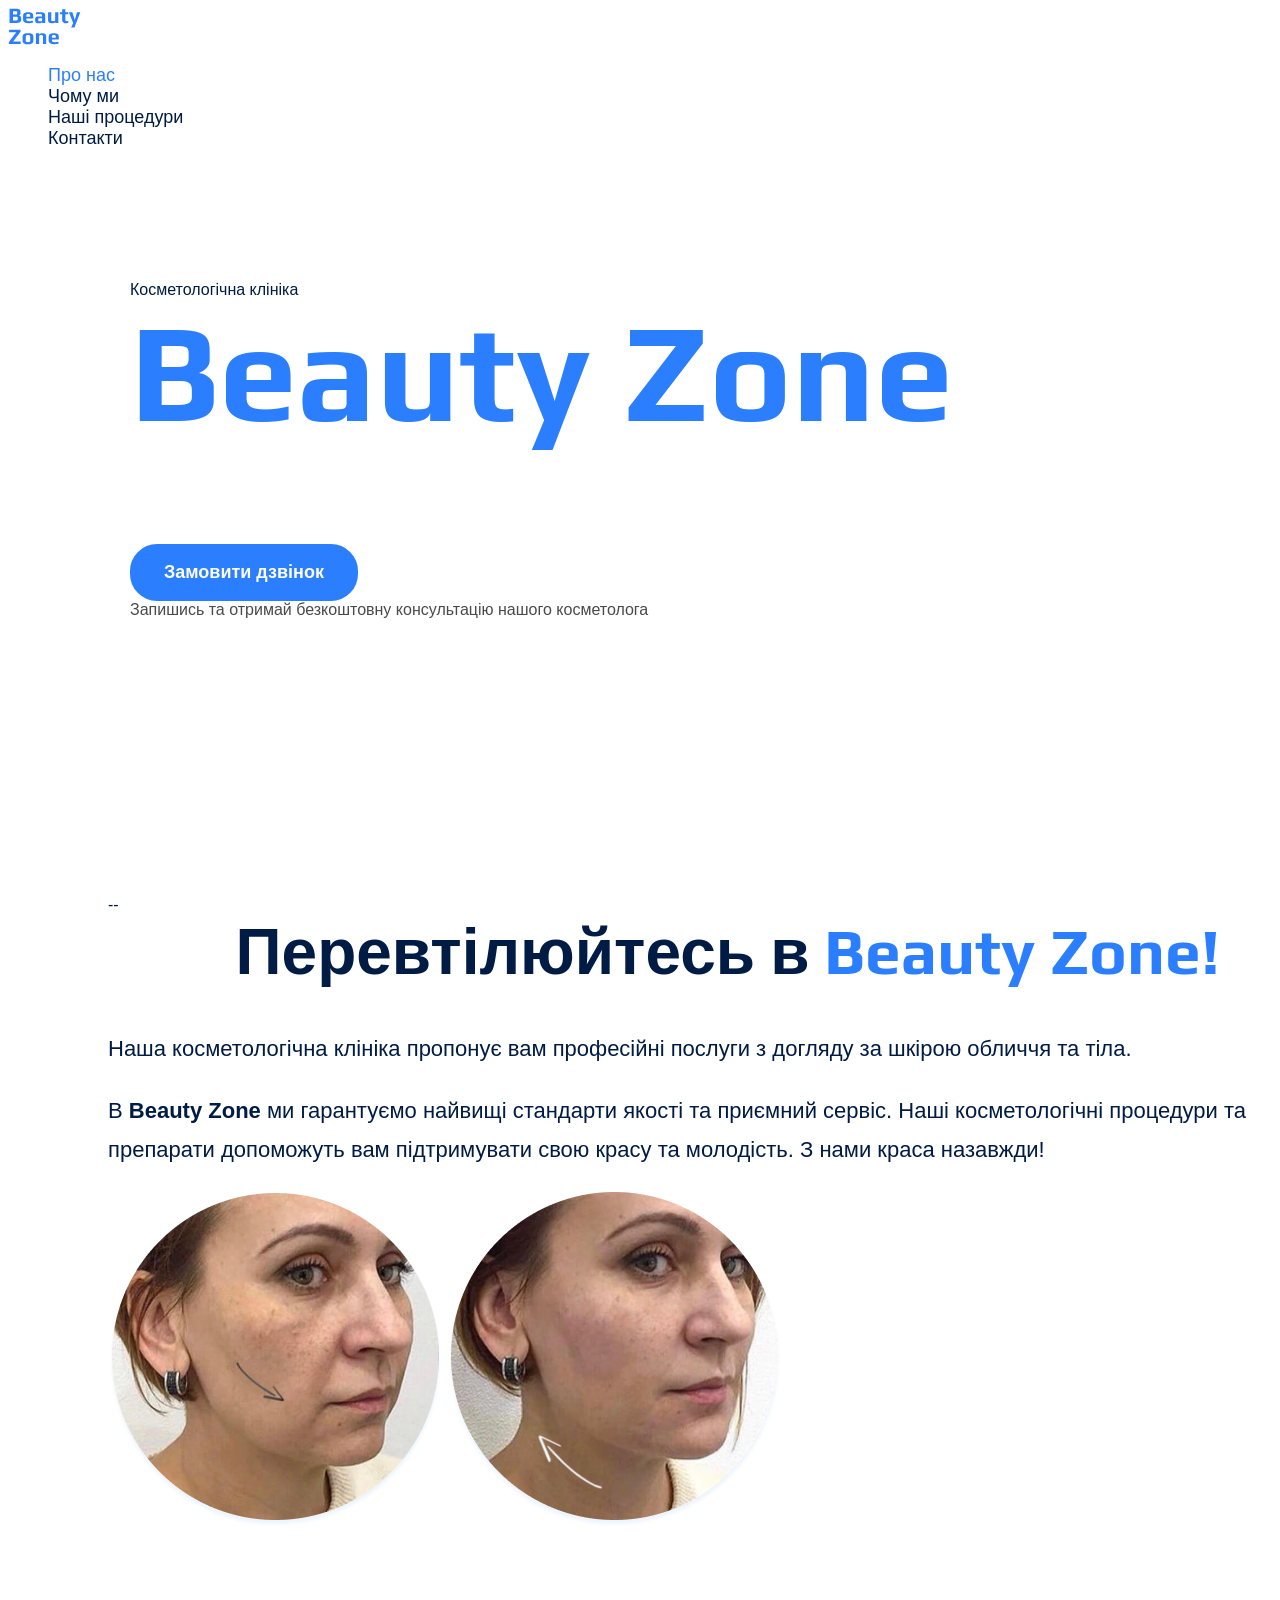
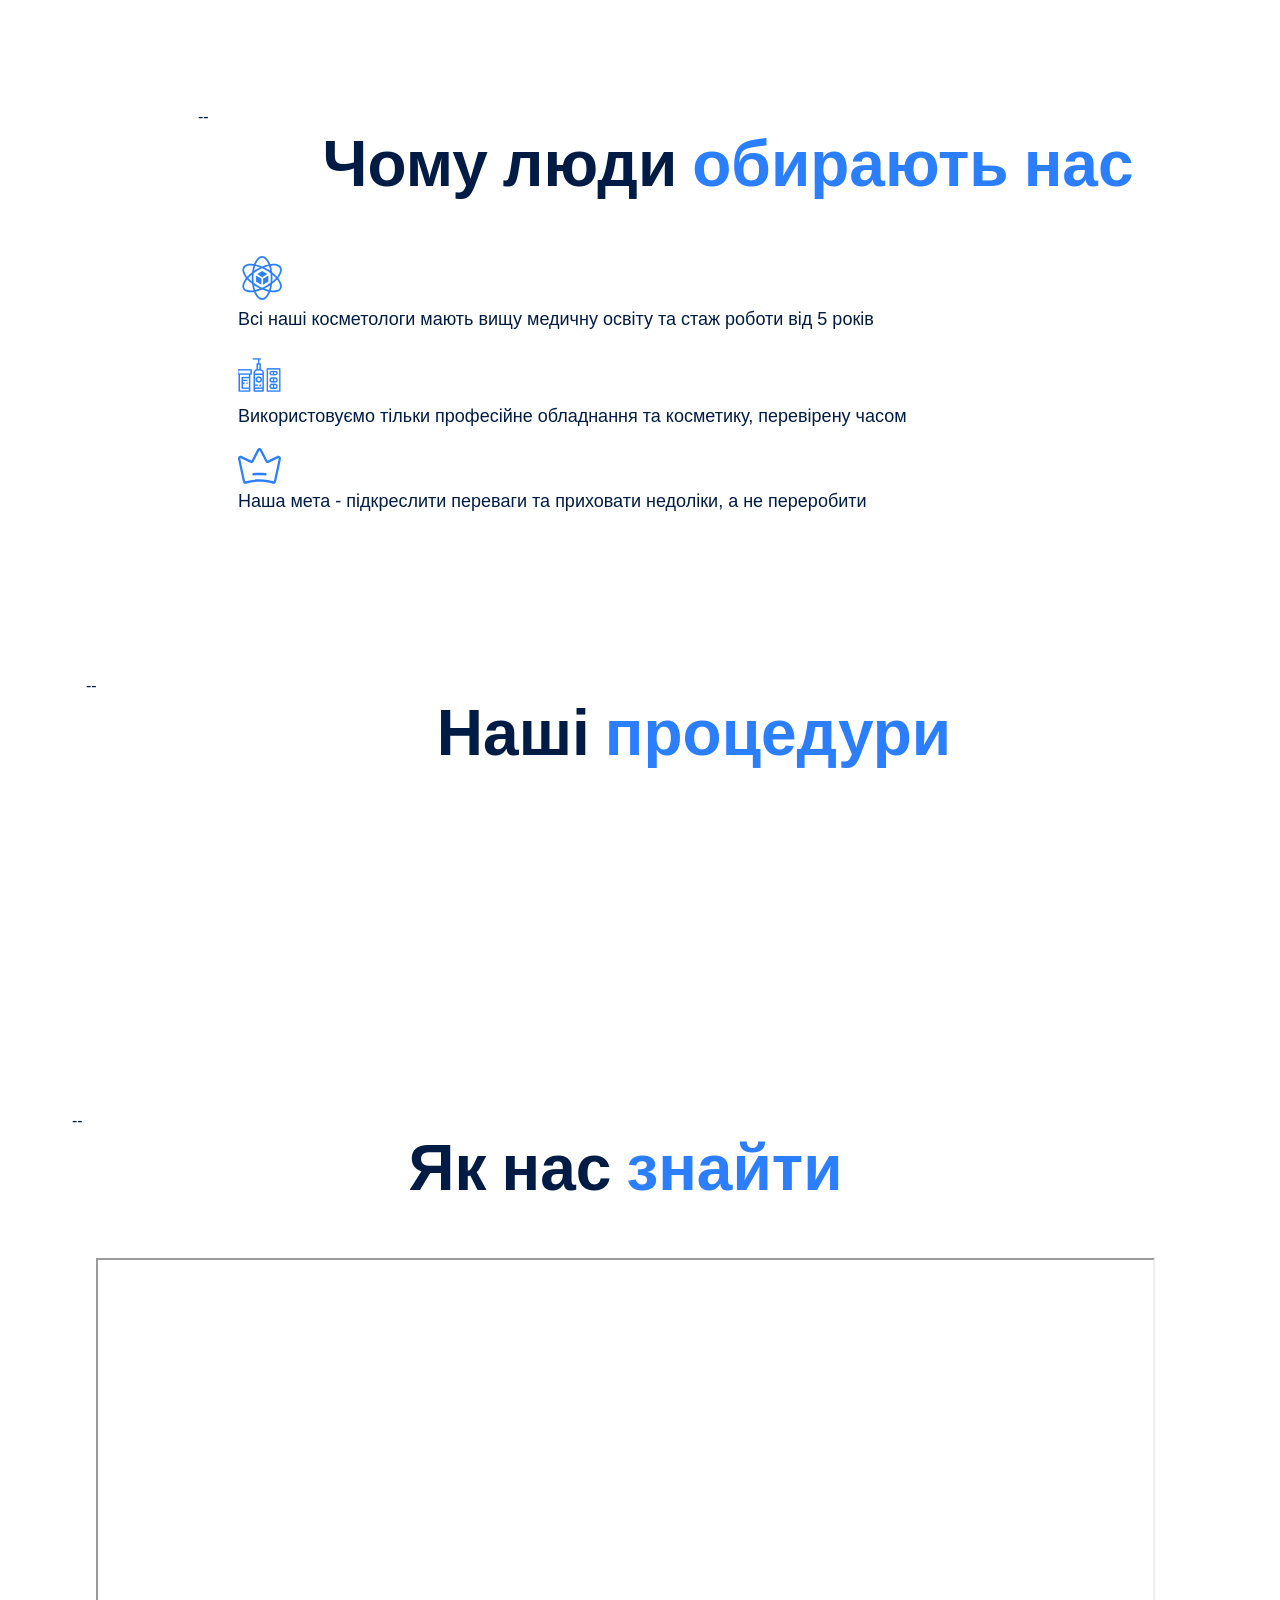
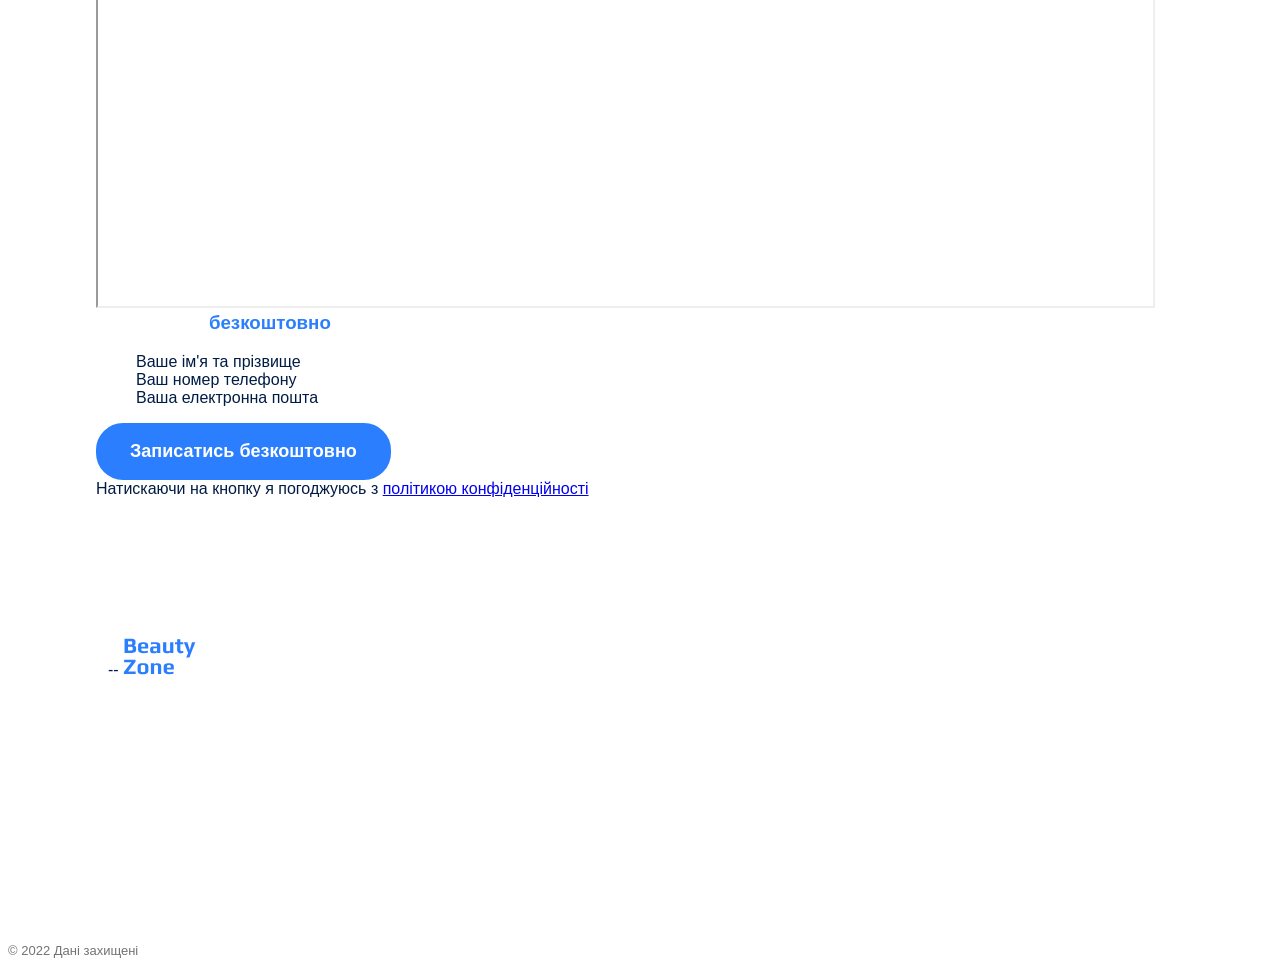
==== genius-homework-2/index.html @ 296aecac "block marking part1" ====
<!DOCTYPE html>
<html lang="uk">

<head>
    <meta charset="UTF-8">
    <meta name="viewport" content="width=divice-vidth, initial-scale=1.0">
    <title>Beauty Zone</title>
    <!--Fonts-->
    <!--<link rel="preconnect" href="https://fonts.googleapis.com">
    <link rel="preconnect" href="https://fonts.gstatic.com" crossorigin>
    <link href="https://fonts.googleapis.com/css2?family=Play:wght@400;700&display=swap" rel="stylesheet">
    <link rel="preconnect" href="https://fonts.googleapis.com">
    <link rel="preconnect" href="https://fonts.gstatic.com" crossorigin>
    <link href="https://fonts.googleapis.com/css2?family=Roboto:ital,wght@0,100..900;1,100..900&display=swap"
        rel="stylesheet">
        /> -->

    <!--Styles-->
    <link rel="stylesheet" href="./CSS/style.css" />
</head>

<body>
    <header>
        <div class="container-list">
            <nav>
                <a href="/">
                    <img src="./images/logo.svg" alt="Логотип Beauty Zone" />
                </a>
                <ul>
                    <li><a class="link" href="#about-our-section"><span>Про нас</span></a></li>
                    <li><a class="link" href="#why-we-section">Чому ми</a></li>
                    <li><a class="link" href="#procedures-section">Наші процедури</a></li>
                    <li><a class="link" href="#contacts-section">Контакти</a></li>
                    <li>
                        <a href="#">
                            <!-- vaber icon -->
                        </a>
                    </li>
                    <li>
                        <a href="#">
                            <!-- facebook icon -->
                        </a>
                    </li>
                    <li>
                        <a href="#">
                            <!-- instagram icon -->
                        </a>
                    </li>
                </ul>
            </nav>
        </div>
    </header>
    <main>
        <section class="hero-section">
            <p>Косметологічна клініка</p>
            <h1 class="hero-title">Beauty Zone</h1>
            <button class="button" type="button">Замовити дзвінок</button>
            <p style="color: #4A4A4A;">Запишись та отримай безкоштовну консультацію нашого косметолога</p>
        </section>
        <section class="about-our" id="about-our-section">--
            <div class="conteiner-garant">
                <h2 class="section-titlebz section-title">Перевтілюйтесь в <span class="accent">beauty zone!</span></h2>
                <p class="guarantees-text">Наша косметологічна клініка пропонує вам професійні послуги з догляду
                    за шкірою обличчя та тіла. </p>
                <p class="guarantees-text">B <span>beauty zone</span> ми гарантуємо найвищі стандарти якості та приємний
                    сервіс. Наші косметологічні процедури та препарати допоможуть вам
                    підтримувати свою красу та молодість. З нами краса назавжди!</p>
                <img src="./images/face1.jpg" alt="обличчя до процедури" />
                <img src="./images/face2.jpg" alt="обличчя після процедури" />
            </div>
        </section>
        <section class="section-titlewpc why-we" id="why-we-section">--
            <div class="container">
                <h2 class="section-title">Чому люди <span style="color: #2b7FFF;">обирають нас</span></h2>
                <ul>
                    <li>
                        <article>
                            <img src="./images/icon_star.svg" alt="іконка1" />
                            <p class="advantages">Всі наші косметологи мають вищу медичну освіту та стаж роботи
                                від 5 років</p>
                        </article>
                    </li>
                    <li>
                        <article>
                            <img src="./images/icon_parfum.png" alt="іконка2" />
                            <p class="advantages">Використовуємо тільки професійне обладнання та косметику, перевірену
                                часом</p>
                        </article>
                    </li>
                    <li>
                        <article>
                            <img src="./images/icon_corona.svg" alt="іконка3" />
                            <p class="advantages">Наша мета - підкреслити переваги та приховати недоліки, а не
                                переробити</p>
                        </article>
                    </li>
                </ul>
            </div>
        </section>
        <section class="section-titlewpc procedures" id="procedures-section">--
            <div class="container-procedur">
                <h2 class="section-title">Наші <span style="color: #2b7FFF;">процедури</span></h2>
                <article>
                    <h3 class="procedure">Маски для обличчя</h3>
                    <h3 class="procedure">Ін'єкції для обличчя</h3>
                    <h3 class="procedure">Очищення для обличчя</h3>
                </article>
            </div>
        </section>
        <section class="section-titlewpc contacts" id="contacts-section">--
            <div class="container-contact">
                <h2 class="section-title">Як нас <span style="color: #2b7FFF;">знайти</span></h2>
                <iframe
                    src="https://www.google.com/maps/embed?pb=!1m18!1m12!1m3!1d2537.475791668505!2d30.775223399999994!3d50.50671339999999!2m3!1f0!2f0!3f0!3m2!1i1024!2i768!4f13.1!3m3!1m2!1s0x40d4d97de411b701%3A0x48116b28f7f00d94!2z0LLRg9C70LjRhtGPINCi0LDRgNCw0YHQsCDQqNC10LLRh9C10L3QutCwLCA1LCDQkdGA0L7QstCw0YDQuCwg0JrQuNGX0LLRgdGM0LrQsCDQvtCx0LvQsNGB0YLRjCwgMDc0MDA!5e0!3m2!1suk!2sua!4v1761502841097!5m2!1suk!2sua"
                    width="1059" height="650" allowfullscreen="" loading="lazy"
                    referrerpolicy="no-referrer-when-downgrade">
                </iframe>
                <article>
                    <h3 style="color: #FFFFFF;">Запишіться <span style="color: #2b7FFF;">безкоштовно</span>
                        та отримайте подарунок</h3>
                    <ul>
                        <li>Ваше ім'я та прізвище</li>
                        <li>Ваш номер телефону</li>
                        <li>Ваша електронна пошта</li>
                    </ul>
                    <button class="button" type="button">Записатись безкоштовно</button>
                    <p>Натискаючи на кнопку я погоджуюсь з
                        <a href="#" target="_blank">політикою конфіденційності</a>
                    </p>
                </article>
            </div>
        </section>
    </main>
    <footer>
        <div class="container-list">
            <nav>
                <section class="foter-section">--
                    <a href="#">
                        <img src="./images/logo.svg" alt="Логотип Beauty Zone" />
                    </a>
                    <ul>
                        <li><a class="footer-link" href="#">Про нас</a></li>
                        <li><a class="footer-link" href="#">Чому ми</a></li>
                        <li><a class="footer-link" href="#">Наші процедури</a></li>
                        <li><a class="footer-link" href="#">Контакти</a></li>
                    </ul>
            </nav>
            <address>
                <ul>
                    <li><a class="adress-link" href="tel:+380960000007">+ 38 (096) 000 00 07</a></li>
                    <li><a class="adress-link" href="mailto:beautyzone@gmail.com">beautyzone@gmail.com</a></li>
                    <li><a class="adress-link" href="https://maps.app.goo.gl/8NW29HMtA9NWZpAp6" target="_blank">Україна,
                            м.
                            Київ, вул. Тараса
                            Шевченка 5</a>
                    </li>
                    <li>
                        <a href="#">
                            <!-- vaber icon -->
                        </a>
                    </li>
                    <li>
                        <a href="#">
                            <!-- facebook icon -->
                        </a>
                    </li>
                    <li>
                        <a href="#">
                            <!-- instagram icon -->
                        </a>
                    </li>
                </ul>
                <a class="adress-link" href="#" target="_blank">Політика конфіденційності</a>
                <p class="adress-copyrigth">&copy; 2022 Дані захищені</p>
            </address>
            </section>
        </div>
    </footer>
</body>

</html>
---- genius-homework-2/CSS/style.css ----
@font-face {
    font-display: swap;
    font-family: 'Play';
    font-style: normal;
    font-weight: 400;
    src: url('../fonts/play-v21-latin-regular.woff2') format('woff2');
}

@font-face {
    font-display: swap;
    font-family: 'Play';
    font-style: normal;
    font-weight: 700;
    src: url('../fonts/play-v21-latin-700.woff2') format('woff2');
}

:root {
    --color-primary-dark: #011c44;
    --color-primary-ligth: #FFFFFF;
    --color-brand: #2B7FFF;
}

/*Base*/
* {
    box-sizing: border-box;
}

body {
    color: var(--color-primary-dark);
    font-family: Roboto, sans-serif;
}

h1,
h2,
h3,
p {
    margin-top: 0;
}

address {
    font-style: normal;
}

ul {
    list-style-type: none;
}
.container-list {
    width: 1440px;
    margin: 0 auto;
}

.conteiner-garant {
    width: 1240px;
    margin: 0 auto;
}

.container-procedur {
    width: 1216px;
    margin: 0 auto;
}

.container {
    width: 1060px;
}

.container-contact {
    width: 1059px;
    margin: 0 auto;
}

/*Button*/
.button {
    padding: 16px 32px;
    color: var(--color-primary-ligth);
    font-weight: 600;
    font-size: 18px;
    background-color: var(--color-brand);
    border-radius: 27px;
    border: 2px solid var(--color-brand);
}

/*Link*/
.link:hover {
    color: var(--color-brand);
}

.link {
    color: var(--color-primary-dark);
    font-weight: 400;
    font-size: 18px;
    text-decoration: none;
}

.link span {
    color: var(--color-brand);
}

/*hero-section*/
.hero-section {
    padding: 115.52px 289px 66.48px 122px;
}

.hero-title {
    color: var(--color-brand);
    font-family: Play, sans-serif;
    text-transform: capitalize;
    font-weight: 700;
    font-size: 140px;
    line-height: 0.81;
}

.hero-title .accent {
    color: var(--color-brand);
}

.about-our {
    padding: 194.48px 631px 88px 100px;
}

.section-title {
    color: var(--color-primary-dark);
    font-family: Play, sans-serif;
    font-size: 64px;
    font-weight: 700;
    text-align: center;
}

.section-titlebz {
   margin-bottom: 40px;
}

.section-title .accent {
    color: var(--color-brand);
    text-transform: capitalize;
}

.section-titlewpc {
    margin-bottom: 48px;
}

/*Guarantees*/
.why-we {
    padding: 88px 190px 48px 190px;
}

.guarantees-text {
    font-weight: 400;
    font-size: 22px;
    line-height: 1.8;
}

.guarantees-text span {
    text-transform: capitalize;
    font-weight: 600;
}

/*Advantages*/
.advantages {
    font-weight: 400;
    font-size: 18px;
    line-height: 1.5;
}

/*Procedures*/
.procedures {
    padding: 48px 78px;
}

.procedure {
    color: var(--color-primary-ligth);
    font-weight: 400;
    font-size: 22px;
    line-height: 1.2;
}

/*Footer*/
.contacts {
    padding: 48px 93px 48px 64px;
}

.foter-section {
    padding: 28px 101px 56px 100px;
}

.footer-link {
    color: var(--color-primary-ligth);
    font-weight: 400;
    font-size: 16px;
    text-decoration: none;
}

.adress-link {
    color: var(--color-primary-ligth);
    font-weight: 400;
    font-size: 16px;
    text-decoration: none;
}

.adress-copyrigth {
    color: #747272;
    font-weight: 400;
    font-size: 13px;
}
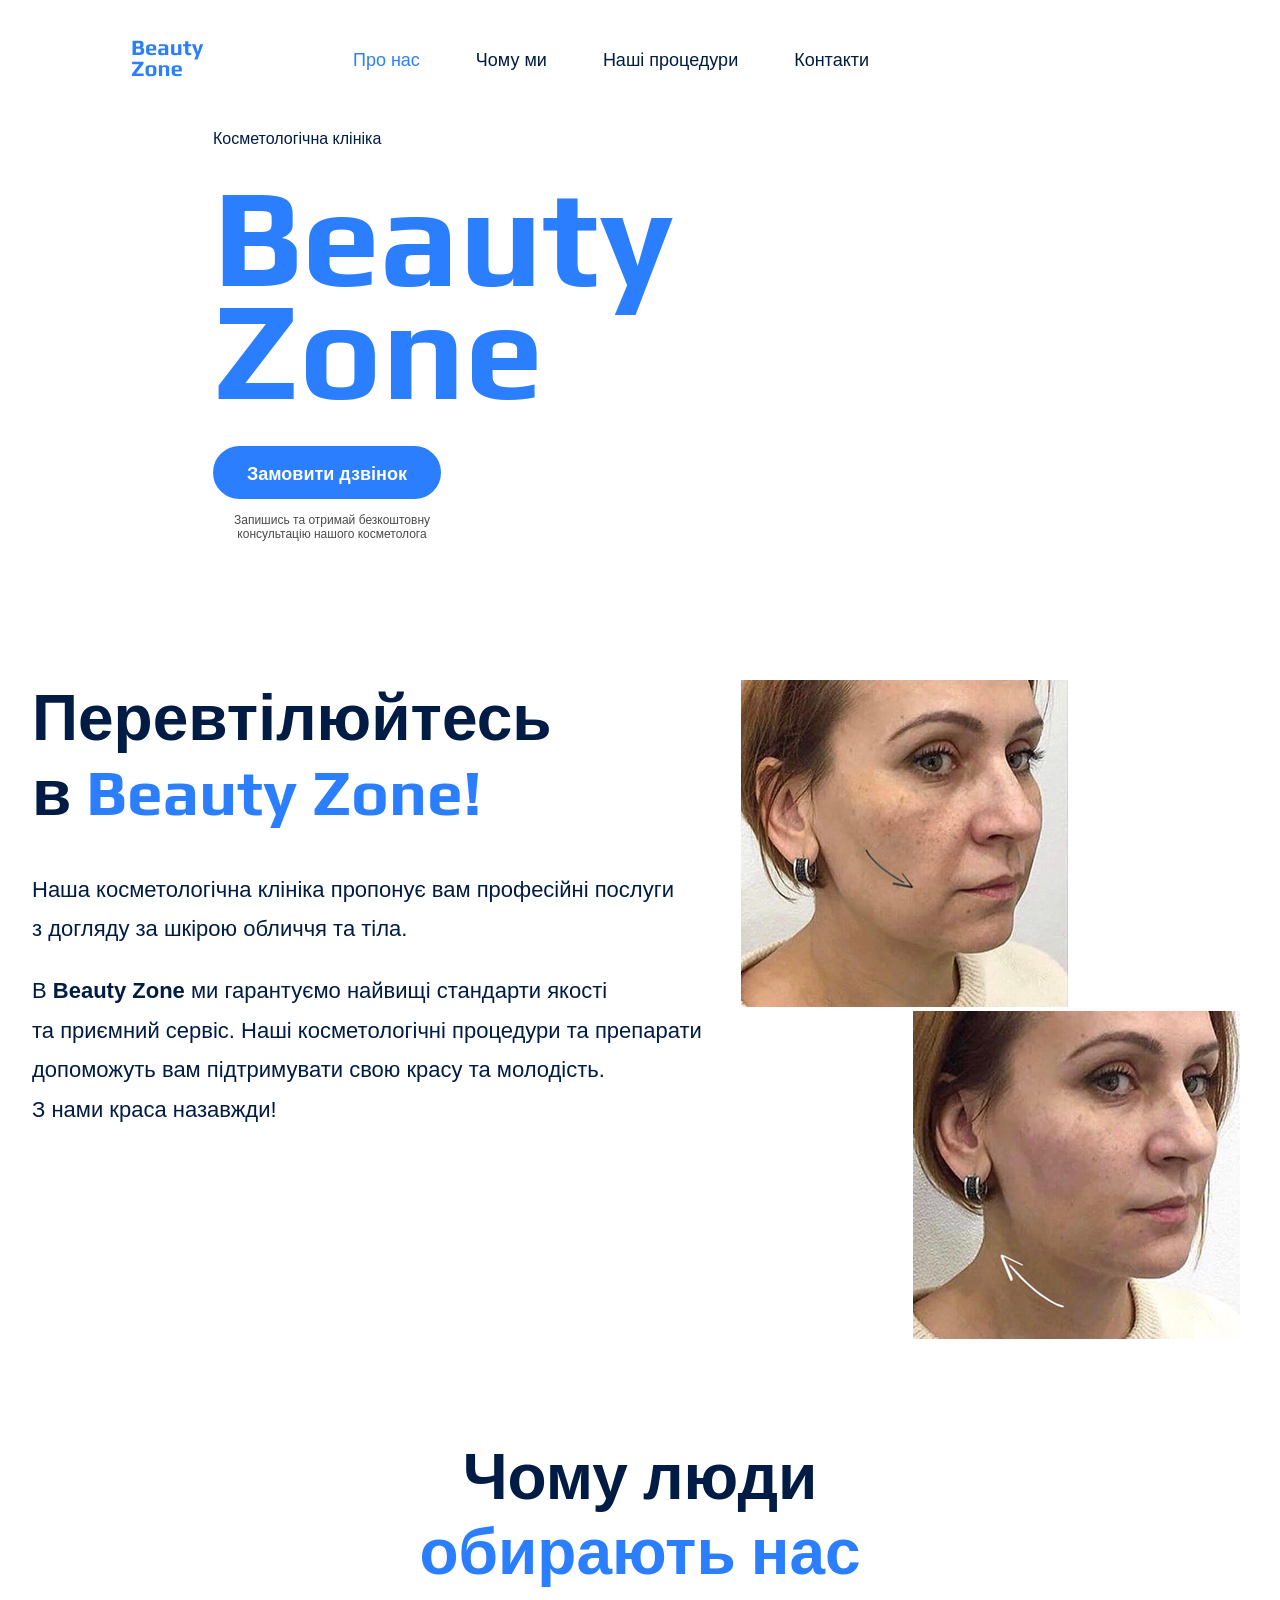
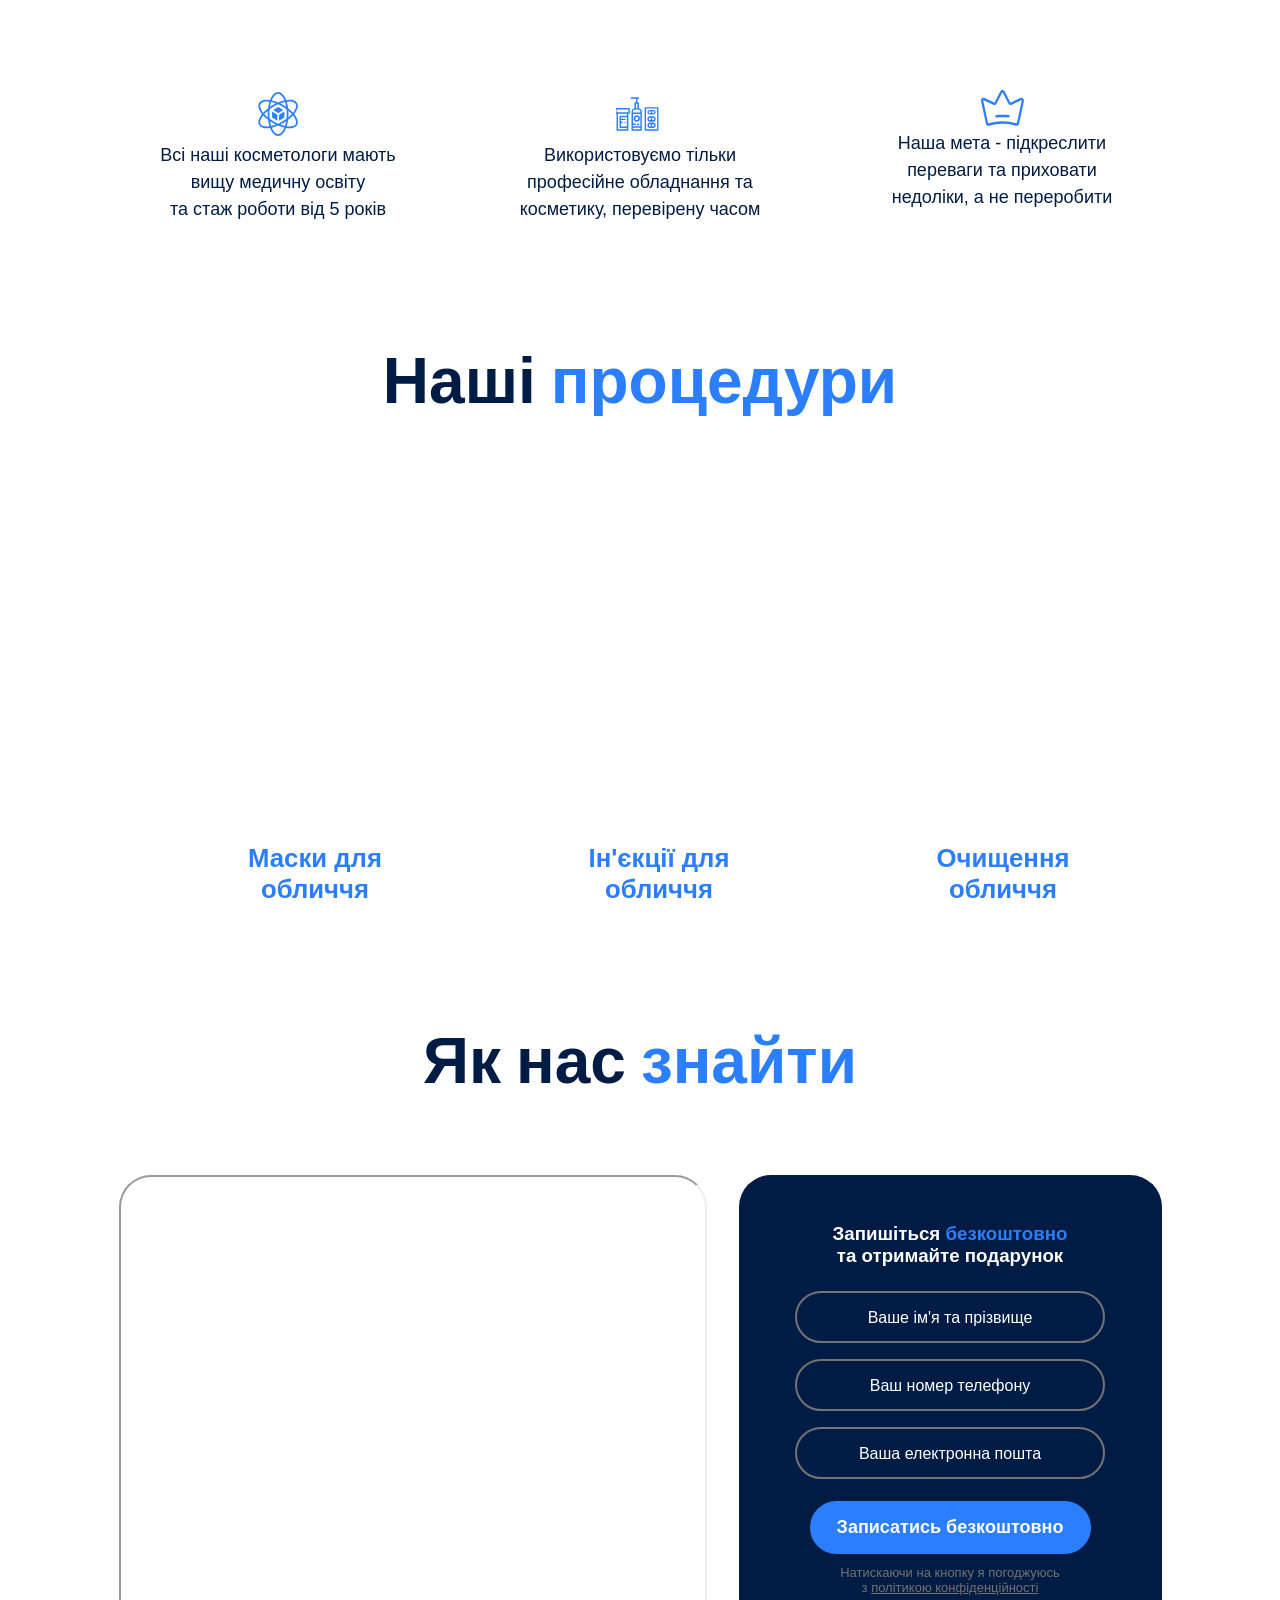
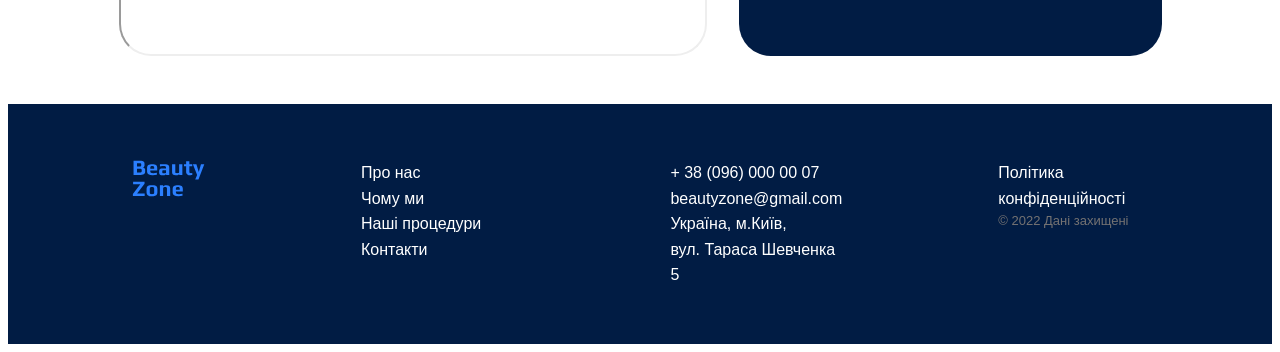
==== commit 3b002eee: "foter and anketa" ====
--- a/genius-homework-2/index.html
+++ b/genius-homework-2/index.html
@@ -22,158 +22,219 @@
 <body>
     <header>
         <div class="container-list">
-            <nav>
-                <a href="/">
-                    <img src="./images/logo.svg" alt="Логотип Beauty Zone" />
-                </a>
-                <ul>
-                    <li><a class="link" href="#about-our-section"><span>Про нас</span></a></li>
-                    <li><a class="link" href="#why-we-section">Чому ми</a></li>
-                    <li><a class="link" href="#procedures-section">Наші процедури</a></li>
-                    <li><a class="link" href="#contacts-section">Контакти</a></li>
-                    <li>
-                        <a href="#">
-                            <!-- vaber icon -->
-                        </a>
-                    </li>
-                    <li>
-                        <a href="#">
-                            <!-- facebook icon -->
-                        </a>
-                    </li>
-                    <li>
-                        <a href="#">
-                            <!-- instagram icon -->
-                        </a>
-                    </li>
-                </ul>
-            </nav>
+            <div class="container-nav">
+                <nav class="header-nav">
+                    <a href="/">
+                        <img src="./images/logo.svg" alt="Логотип Beauty Zone" />
+                    </a>
+                    <ul class="header-menu">
+                        <li><a class="link" href="#about-our-section"><span>Про нас</span></a></li>
+                        <li><a class="link" href="#why-we-section">Чому ми</a></li>
+                        <li><a class="link" href="#procedures-section">Наші процедури</a></li>
+                        <li><a class="link" href="#contacts-section">Контакти</a></li>
+                        <li>
+                            <a href="#">
+                                <!-- vaber icon -->
+                            </a>
+                        </li>
+                        <li>
+                            <a href="#">
+                                <!-- facebook icon -->
+                            </a>
+                        </li>
+                        <li>
+                            <a href="#">
+                                <!-- instagram icon -->
+                            </a>
+                        </li>
+                    </ul>
+                </nav>
+            </div>
         </div>
     </header>
     <main>
         <section class="hero-section">
-            <p>Косметологічна клініка</p>
-            <h1 class="hero-title">Beauty Zone</h1>
-            <button class="button" type="button">Замовити дзвінок</button>
-            <p style="color: #4A4A4A;">Запишись та отримай безкоштовну консультацію нашого косметолога</p>
-        </section>
-        <section class="about-our" id="about-our-section">--
+            <div class="container-shapka">
+                <div class="item1">
+                    <p>Косметологічна клініка</p>
+                </div>
+                <div class="item2">
+                    <h1 class="hero-title">Beauty Zone</h1>
+                </div>
+                <div class="item3">
+                    <button class="button1" type="button">Замовити дзвінок</button>
+                </div>
+                <div class="item4">
+                    <p style="color: #4A4A4A;">Запишись та отримай безкоштовну консультацію нашого косметолога</p>
+                </div>
+            </div>
+        </section>
+        <section class="about-our" id="about-our-section">
             <div class="conteiner-garant">
-                <h2 class="section-titlebz section-title">Перевтілюйтесь в <span class="accent">beauty zone!</span></h2>
-                <p class="guarantees-text">Наша косметологічна клініка пропонує вам професійні послуги з догляду
-                    за шкірою обличчя та тіла. </p>
-                <p class="guarantees-text">B <span>beauty zone</span> ми гарантуємо найвищі стандарти якості та приємний
-                    сервіс. Наші косметологічні процедури та препарати допоможуть вам
-                    підтримувати свою красу та молодість. З нами краса назавжди!</p>
-                <img src="./images/face1.jpg" alt="обличчя до процедури" />
-                <img src="./images/face2.jpg" alt="обличчя після процедури" />
-            </div>
-        </section>
-        <section class="section-titlewpc why-we" id="why-we-section">--
+                <div class="ad-garant">
+                    <h2 class="section-titlebz section-title">Перевтілюйтесь <br> в <span class="accent">beauty
+                            zone!</span>
+                    </h2>
+                    <p class="guarantees-text">Наша косметологічна клініка пропонує вам професійні послуги <br> з
+                        догляду
+                        за шкірою обличчя та тіла. </p>
+                    <p class="guarantees-text">B <span>beauty zone</span> ми гарантуємо найвищі стандарти якості <br> та
+                        приємний сервіс. Наші косметологічні процедури та препарати <br> допоможуть вам
+                        підтримувати свою красу та молодість. <br> З нами краса назавжди!</p>
+                </div>
+                <div class="icon-rezultat">
+                    <div class="imag1">
+                        <img src="./images/face1.jpg" alt="обличчя до процедури" />
+                    </div>
+                    <div class="imag2">
+                        <img src="./images/face2.jpg" alt="обличчя після процедури" />
+                    </div>
+                </div>
+            </div>
+        </section>
+        <section class="section-titlewpc" id="why-we-section">
             <div class="container">
-                <h2 class="section-title">Чому люди <span style="color: #2b7FFF;">обирають нас</span></h2>
-                <ul>
-                    <li>
+                <div class="Hs-containers">
+                    <h2 class="section-title section-titl">Чому люди <br> <span style="color: #2b7FFF;">обирають
+                            нас</span></h2>
+                </div>
+                <ul class="icon-container">
+                    <div class="why-containers">
+                        <li class="icons-container">
+                            <article>
+                                <img src="./images/icon_star.svg" alt="іконка1" />
+                                <p class="advantages">Всі наші косметологи мають вищу медичну освіту <br> та стаж роботи
+                                    від 5 років</p>
+                            </article>
+                        </li>
+                    </div>
+                    <div class="why-containers">
+                        <li class="icons-container">
+                            <article>
+                                <img src="./images/icon_parfum.svg" alt="іконка2" />
+                                <p class="advantages">Використовуємо тільки професійне обладнання та косметику,
+                                    перевірену часом</p>
+                            </article>
+                        </li>
+                    </div>
+                    <div class="why-containers">
+                        <li class="icons-container">
+                            <article>
+                                <img src="./images/icon_corona.svg" alt="іконка3" />
+                                <p class="advantages">Наша мета - підкреслити переваги та приховати недоліки, а не
+                                    переробити</p>
+                            </article>
+                        </li>
+                    </div>
+                </ul>
+            </div>
+        </section>
+        <section class="section-procedures" id="procedures-section">
+            <div class="container-procedur">
+                <div class="procedure-containers">
+                    <h2 class="section-title section-titl">Наші <span style="color: #2b7FFF;">процедури</span></h2>
+                </div>
+                <div class="three-containers">
+                    <div class="procedure">
                         <article>
-                            <img src="./images/icon_star.svg" alt="іконка1" />
-                            <p class="advantages">Всі наші косметологи мають вищу медичну освіту та стаж роботи
-                                від 5 років</p>
+                            <h3 class="mask">Маски для обличчя</h3>
                         </article>
-                    </li>
-                    <li>
+                    </div>
+                    <div class="procedure">
                         <article>
-                            <img src="./images/icon_parfum.png" alt="іконка2" />
-                            <p class="advantages">Використовуємо тільки професійне обладнання та косметику, перевірену
-                                часом</p>
+                            <h3 class="injection">Ін'єкції для обличчя</h3>
                         </article>
-                    </li>
-                    <li>
+                    </div>
+                    <div class="procedure">
                         <article>
-                            <img src="./images/icon_corona.svg" alt="іконка3" />
-                            <p class="advantages">Наша мета - підкреслити переваги та приховати недоліки, а не
-                                переробити</p>
+                            <h3 class="cleaning">Очищення обличчя</h3>
                         </article>
-                    </li>
-                </ul>
-            </div>
-        </section>
-        <section class="section-titlewpc procedures" id="procedures-section">--
-            <div class="container-procedur">
-                <h2 class="section-title">Наші <span style="color: #2b7FFF;">процедури</span></h2>
-                <article>
-                    <h3 class="procedure">Маски для обличчя</h3>
-                    <h3 class="procedure">Ін'єкції для обличчя</h3>
-                    <h3 class="procedure">Очищення для обличчя</h3>
-                </article>
-            </div>
-        </section>
-        <section class="section-titlewpc contacts" id="contacts-section">--
+                    </div>
+                </div>
+            </div>
+        </section>
+        <section class="section-titlewpc" id="contacts-section">
             <div class="container-contact">
-                <h2 class="section-title">Як нас <span style="color: #2b7FFF;">знайти</span></h2>
-                <iframe
-                    src="https://www.google.com/maps/embed?pb=!1m18!1m12!1m3!1d2537.475791668505!2d30.775223399999994!3d50.50671339999999!2m3!1f0!2f0!3f0!3m2!1i1024!2i768!4f13.1!3m3!1m2!1s0x40d4d97de411b701%3A0x48116b28f7f00d94!2z0LLRg9C70LjRhtGPINCi0LDRgNCw0YHQsCDQqNC10LLRh9C10L3QutCwLCA1LCDQkdGA0L7QstCw0YDQuCwg0JrQuNGX0LLRgdGM0LrQsCDQvtCx0LvQsNGB0YLRjCwgMDc0MDA!5e0!3m2!1suk!2sua!4v1761502841097!5m2!1suk!2sua"
-                    width="1059" height="650" allowfullscreen="" loading="lazy"
-                    referrerpolicy="no-referrer-when-downgrade">
-                </iframe>
-                <article>
-                    <h3 style="color: #FFFFFF;">Запишіться <span style="color: #2b7FFF;">безкоштовно</span>
-                        та отримайте подарунок</h3>
-                    <ul>
-                        <li>Ваше ім'я та прізвище</li>
-                        <li>Ваш номер телефону</li>
-                        <li>Ваша електронна пошта</li>
-                    </ul>
-                    <button class="button" type="button">Записатись безкоштовно</button>
-                    <p>Натискаючи на кнопку я погоджуюсь з
-                        <a href="#" target="_blank">політикою конфіденційності</a>
-                    </p>
-                </article>
+                <div class="Hs-containers">
+                    <h2 class="section-title section-titl">Як нас <span style="color: #2b7FFF;">знайти</span></h2>
+                </div>
+                <div class="map-anketa-cotainer">
+                    <iframe class="styled-iframe"
+                        src="https://www.google.com/maps/embed?pb=!1m18!1m12!1m3!1d2537.475791668505!2d30.775223399999994!3d50.50671339999999!2m3!1f0!2f0!3f0!3m2!1i1024!2i768!4f13.1!3m3!1m2!1s0x40d4d97de411b701%3A0x48116b28f7f00d94!2z0LLRg9C70LjRhtGPINCi0LDRgNCw0YHQsCDQqNC10LLRh9C10L3QutCwLCA1LCDQkdGA0L7QstCw0YDQuCwg0JrQuNGX0LLRgdGM0LrQsCDQvtCx0LvQsNGB0YLRjCwgMDc0MDA!5e0!3m2!1suk!2sua!4v1761502841097!5m2!1suk!2sua"
+                        width="605" height="481" allowfullscreen="" loading="lazy"
+                        referrerpolicy="no-referrer-when-downgrade">
+                    </iframe>
+                    <article>
+                        <div class="anketa">
+                            <div class="anketa-general">
+                                <h3 style="color: #FFFFFF;">Запишіться <span style="color: #2b7FFF;">безкоштовно</span>
+                                    <br> та отримайте подарунок
+                                </h3>
+                                <ul class="text-contact">
+                                    <div class="text-contaner">
+                                        <li>Ваше ім'я та прізвище</li>
+                                    </div>
+                                    <div class="text-contaner">
+                                        <li>Ваш номер телефону</li>
+                                    </div>
+                                    <div class="text-contaner">
+                                        <li>Ваша електронна пошта</li>
+                                    </div>
+                                </ul>
+                                <button class="button2" type="button">Записатись безкоштовно</button>
+                                <p class="adress-copyrigth">Натискаючи на кнопку я погоджуюсь <br> з
+                                    <a style="color: #747272;" href="#" target="_blank">політикою конфіденційності</a>
+                                </p>
+                            </div>
+                        </div>
+                    </article>
+                </div>
             </div>
         </section>
     </main>
     <footer>
-        <div class="container-list">
-            <nav>
-                <section class="foter-section">--
-                    <a href="#">
-                        <img src="./images/logo.svg" alt="Логотип Beauty Zone" />
-                    </a>
+        <div class="container-list foters">
+            <div class="container-foter-general">
+                <a href="#">
+                    <img src="./images/logo.svg" alt="Логотип Beauty Zone" />
+                </a>
+                <nav class="foter-section">
                     <ul>
                         <li><a class="footer-link" href="#">Про нас</a></li>
                         <li><a class="footer-link" href="#">Чому ми</a></li>
                         <li><a class="footer-link" href="#">Наші процедури</a></li>
                         <li><a class="footer-link" href="#">Контакти</a></li>
                     </ul>
-            </nav>
-            <address>
-                <ul>
-                    <li><a class="adress-link" href="tel:+380960000007">+ 38 (096) 000 00 07</a></li>
-                    <li><a class="adress-link" href="mailto:beautyzone@gmail.com">beautyzone@gmail.com</a></li>
-                    <li><a class="adress-link" href="https://maps.app.goo.gl/8NW29HMtA9NWZpAp6" target="_blank">Україна,
-                            м.
-                            Київ, вул. Тараса
-                            Шевченка 5</a>
-                    </li>
-                    <li>
-                        <a href="#">
-                            <!-- vaber icon -->
-                        </a>
-                    </li>
-                    <li>
-                        <a href="#">
-                            <!-- facebook icon -->
-                        </a>
-                    </li>
-                    <li>
-                        <a href="#">
-                            <!-- instagram icon -->
-                        </a>
-                    </li>
-                </ul>
-                <a class="adress-link" href="#" target="_blank">Політика конфіденційності</a>
-                <p class="adress-copyrigth">&copy; 2022 Дані захищені</p>
-            </address>
-            </section>
+                </nav>
+                <address>
+                    <ul>
+                        <li><a class="adress-link" href="tel:+380960000007">+ 38 (096) 000 00 07</a></li>
+                        <li><a class="adress-link" href="mailto:beautyzone@gmail.com">beautyzone@gmail.com</a></li>
+                        <li><a class="adress-link" href="https://maps.app.goo.gl/8NW29HMtA9NWZpAp6"
+                                target="_blank">Україна, м.Київ, <br> вул. Тараса Шевченка 5</a>
+                        </li>
+                        <li>
+                            <a href="#">
+                                <!-- vaber icon -->
+                            </a>
+                        </li>
+                        <li>
+                            <a href="#">
+                                <!-- facebook icon -->
+                            </a>
+                        </li>
+                        <li>
+                            <a href="#">
+                                <!-- instagram icon -->
+                            </a>
+                        </li>
+                    </ul>
+                </address>
+                <div class="confiden-container">
+                    <a class="adress-link" href="#" target="_blank">Політика конфіденційності</a>
+                    <p class="adress-copyrigth">&copy; 2022 Дані захищені</p>
+                </div>
+            </div>
         </div>
     </footer>
 </body>
--- a/genius-homework-2/CSS/style.css
+++ b/genius-homework-2/CSS/style.css
@@ -42,41 +42,244 @@
 }
 
 ul {
+    margin: 0;
+    padding: 0;
     list-style-type: none;
 }
+
 .container-list {
-    width: 1440px;
-    margin: 0 auto;
+    width: 100%;
+    max-width: 1488px;
+    padding: 0 24px;
+    margin: 0 auto;
+}
+
+.foters {
+    background-color: var(--color-primary-dark);
+}
+
+.container-nav {
+    padding: 32px 102px 32px 99px;
+    display: flex;
+    flex-grow: 1;
+}
+
+.header-nav {
+    flex-grow: 1;
+    display: flex;
+    align-items: center;
+    gap: 40px;
+}
+
+.header-menu {
+    display: flex;
+    gap: 56px;
+    flex-grow: 1;
+    justify-content: center;
+    margin: 0 auto;
+}
+
+.container-shapka {
+    display: flex;
+    flex-direction: column;
+    max-width: 529px;
+    padding: 0;
+}
+
+.item1 {
+    margin-bottom: 16px;
+}
+
+.item2 {
+    max-width: 529px;
+}
+
+.item3 {
+    max-width: 238px;
+    gap: 10px;
+}
+
+.item4 {
+    max-width: 238px;
+    font-size: 12px;
+    text-align: center;
 }
 
 .conteiner-garant {
-    width: 1240px;
-    margin: 0 auto;
+    display: flex;
+    width: 100%;
+    max-width: 1272px;
+    padding: 0 24px;
+    margin: 0 auto;
+}
+
+.ad-garant {
+    min-width: 709px;
+    padding-right: 32px;
+}
+
+.icon-rezultat {
+    min-width: 499px;
+    display: flex;
+    flex-direction: column;
+}
+
+.imag1 {
+    text-align: left;
+}
+
+.imag2 {
+    text-align: end;
+}
+
+.container {
+    width: 100%;
+    max-width: 1088px;
+    margin: 0 auto;
+    padding: 0 24px;
+
+}
+
+.Hs-containers {
+    display: flex;
+    margin-bottom: 24px;
+    justify-content: center;
+}
+
+.icon-container {
+    display: flex;
+    justify-content: space-between;
+}
+
+.icons-container {
+    padding: 24px 32px;
+    text-align: center;
+    min-width: 252px;
+}
+
+.why-containers {
+    border-radius: 32px;
+    max-width: 316px;
+    height: 181px;
 }
 
 .container-procedur {
-    width: 1216px;
-    margin: 0 auto;
-}
-
-.container {
-    width: 1060px;
+    width: 100%;
+    max-width: 1216px;
+    margin: 0 auto;
+}
+
+.procedure-containers {
+    min-width: 510px;
+    display: flex;
+    margin-bottom: 24px;
+    justify-content: center;
+    margin: 0 auto;
+}
+
+.three-containers {
+    display: flex;
+    max-width: 1096px;
+    height: 456px;
+    margin: 0 auto;
+    justify-content: center;
+}
+
+.procedure {
+    padding: 372px 77px 32px 115px;
+    width: 344px;
+    height: 456px;
+    text-align: center;
 }
 
 .container-contact {
-    width: 1059px;
-    margin: 0 auto;
+    width: 100%;
+    max-width: 1091px;
+    padding: 0 24px;
+    margin: 0 auto;
+}
+
+.map-anketa-cotainer {
+    display: flex;
+    justify-content: space-between;
+}
+
+.styled-iframe {
+    border-radius: 32px;
+}
+
+.anketa {
+    display: flex;
+    flex-direction: column;
+    background-color: var(--color-primary-dark);
+    min-width: 423px;
+    height: 481px;
+    border-radius: 32px;
+    margin-left: 32px;
+    justify-content: center;
+}
+
+.anketa-general {
+    display: flex;
+    flex-direction: column;
+    height: 481px;
+    margin: 0 auto;
+    padding: 48px 0;
+    justify-content: space-between;
+    text-align: center;
+}
+
+.text-contact {
+    color: var(--color-primary-ligth);
+}
+
+.text-contaner {
+    display: flex;
+    border-width: 2px;
+    border-radius: 32px;
+    border-style: solid;
+    border-color: #747272;
+    padding-top: 16px;
+    margin-bottom: 16px;
+    justify-content: center;
+    height: 52px;
+    width: 310px;
+    background-color: var(--color-primary-dark);
+}
+
+.container-foter-general {
+    padding: 56px 101px 56px 100px;
+    display: flex;
+    gap: 156px;
+    justify-content: center;
+    line-height: 1.6;
 }
 
 /*Button*/
-.button {
+.button1 {
+    font-family: inherit;
     padding: 16px 32px;
+    color: var(--color-primary-ligth);
+    font-weight: 600;
+    font-size: 18px;
+    background-color: var(--color-brand);
+    border-radius: 32px;
+    border: 2px solid var(--color-brand);
+    margin-bottom: 14px;
+    height: 53px;
+}
+
+.button2 {
+    font-family: inherit;
     color: var(--color-primary-ligth);
     font-weight: 600;
     font-size: 18px;
     background-color: var(--color-brand);
     border-radius: 27px;
     border: 2px solid var(--color-brand);
+    width: 281px;
+    height: 53px;
+    margin: 0 14.5px 6px;
 }
 
 /*Link*/
@@ -97,7 +300,7 @@
 
 /*hero-section*/
 .hero-section {
-    padding: 115.52px 289px 66.48px 122px;
+    padding: 16.52px 706px 126.48px 205px;
 }
 
 .hero-title {
@@ -107,6 +310,7 @@
     font-weight: 700;
     font-size: 140px;
     line-height: 0.81;
+    margin-bottom: 40px;
 }
 
 .hero-title .accent {
@@ -114,7 +318,7 @@
 }
 
 .about-our {
-    padding: 194.48px 631px 88px 100px;
+    padding-bottom: 48px;
 }
 
 .section-title {
@@ -122,11 +326,20 @@
     font-family: Play, sans-serif;
     font-size: 64px;
     font-weight: 700;
+    text-align: left;
+}
+
+.section-titlewpc {
+    padding: 48px 0 48px 0;
+}
+
+.section-titl {
     text-align: center;
 }
 
 .section-titlebz {
-   margin-bottom: 40px;
+    margin-bottom: 40px;
+    max-width: 529px;
 }
 
 .section-title .accent {
@@ -134,14 +347,7 @@
     text-transform: capitalize;
 }
 
-.section-titlewpc {
-    margin-bottom: 48px;
-}
-
 /*Guarantees*/
-.why-we {
-    padding: 88px 190px 48px 190px;
-}
 
 .guarantees-text {
     font-weight: 400;
@@ -162,24 +368,22 @@
 }
 
 /*Procedures*/
-.procedures {
-    padding: 48px 78px;
+.section-procedures {
+    padding: 48px 0;
 }
 
 .procedure {
-    color: var(--color-primary-ligth);
+    color: var(--color-brand);
     font-weight: 400;
     font-size: 22px;
     line-height: 1.2;
 }
 
 /*Footer*/
-.contacts {
-    padding: 48px 93px 48px 64px;
-}
-
 .foter-section {
-    padding: 28px 101px 56px 100px;
+    display: flex;
+    width: 203px;
+    margin: 0 auto;
 }
 
 .footer-link {
@@ -191,8 +395,6 @@
 
 .adress-link {
     color: var(--color-primary-ligth);
-    font-weight: 400;
-    font-size: 16px;
     text-decoration: none;
 }
 
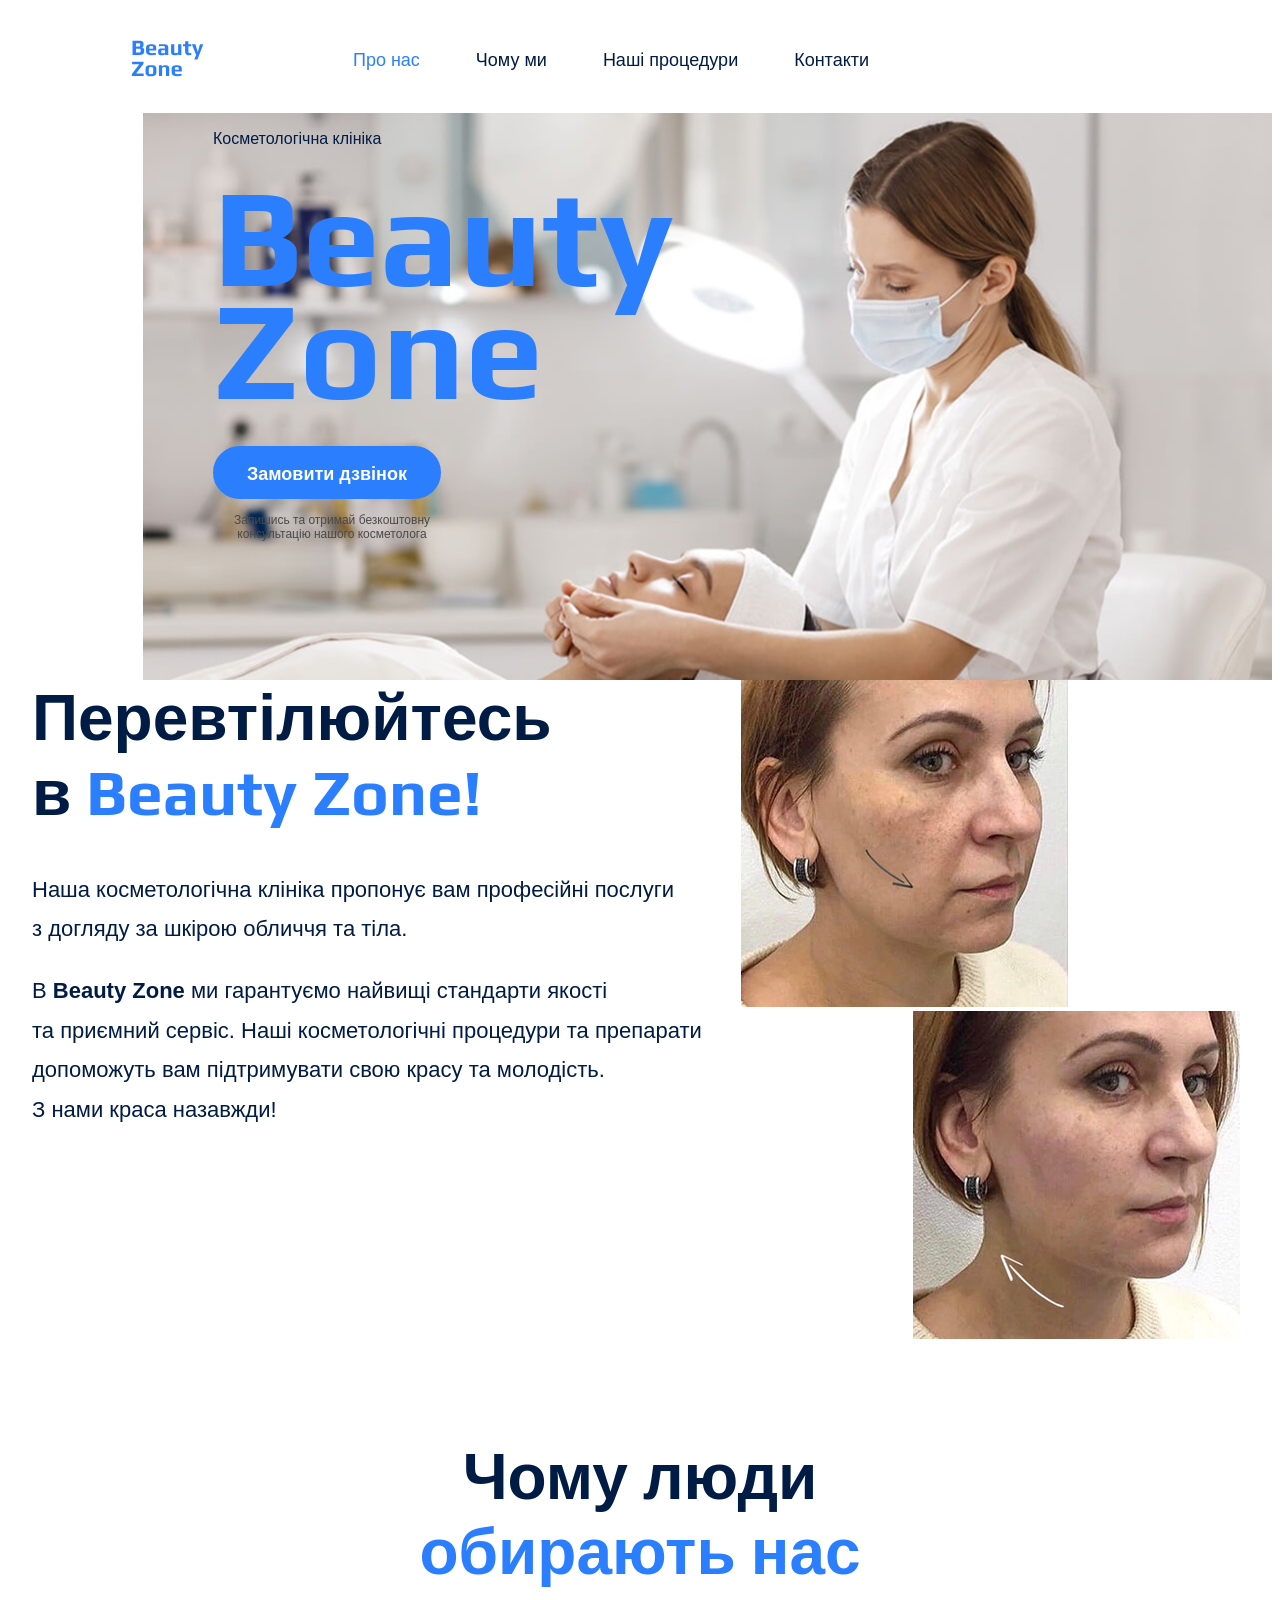
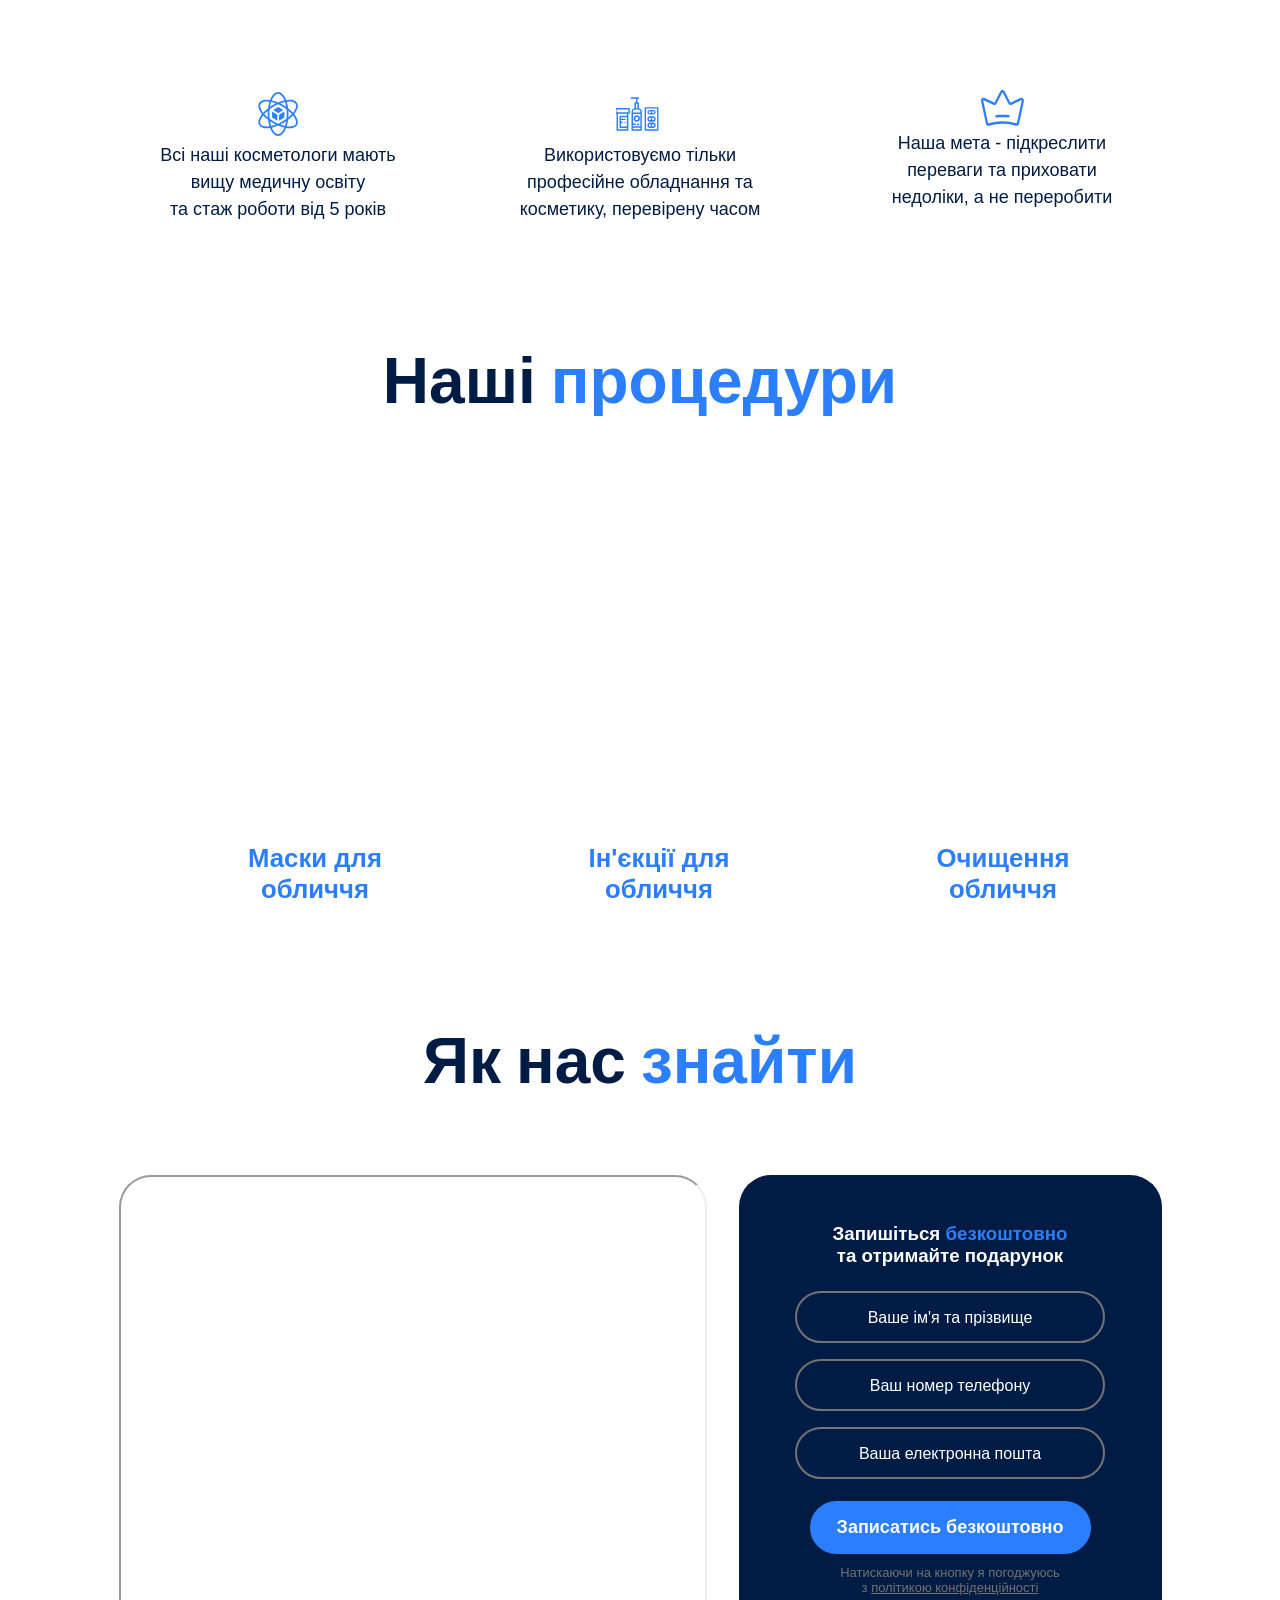
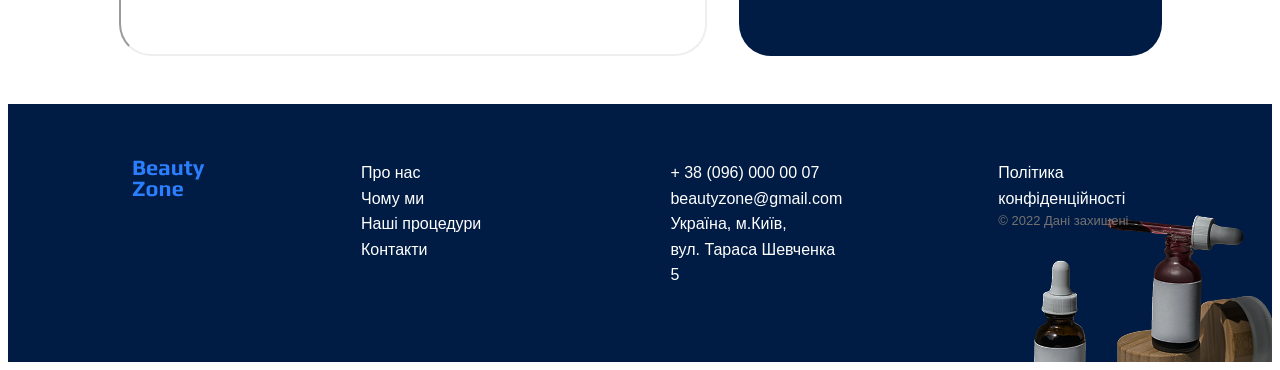
==== commit 3f0fe246: "fotof" ====
--- a/genius-homework-2/index.html
+++ b/genius-homework-2/index.html
@@ -192,7 +192,7 @@
             </div>
         </section>
     </main>
-    <footer>
+    <footer class="footer">
         <div class="container-list foters">
             <div class="container-foter-general">
                 <a href="#">
--- a/genius-homework-2/CSS/style.css
+++ b/genius-homework-2/CSS/style.css
@@ -56,6 +56,10 @@
 
 .foters {
     background-color: var(--color-primary-dark);
+    height: 258px;
+    background-image: url('../images/buttels.png');
+    background-repeat: no-repeat;
+    background-position: right bottom;
 }
 
 .container-nav {
@@ -301,6 +305,9 @@
 /*hero-section*/
 .hero-section {
     padding: 16.52px 706px 126.48px 205px;
+    background-image: url('../images/doctor-and-procedure.jpg');
+    background-repeat: no-repeat;
+    background-position: right top;
 }
 
 .hero-title {
@@ -380,6 +387,12 @@
 }
 
 /*Footer*/
+/*.footer {
+    background-image: url('../images/buttels.jpg');
+    background-repeat: no-repeat;
+    background-position: right bottom;
+}*/
+
 .foter-section {
     display: flex;
     width: 203px;
